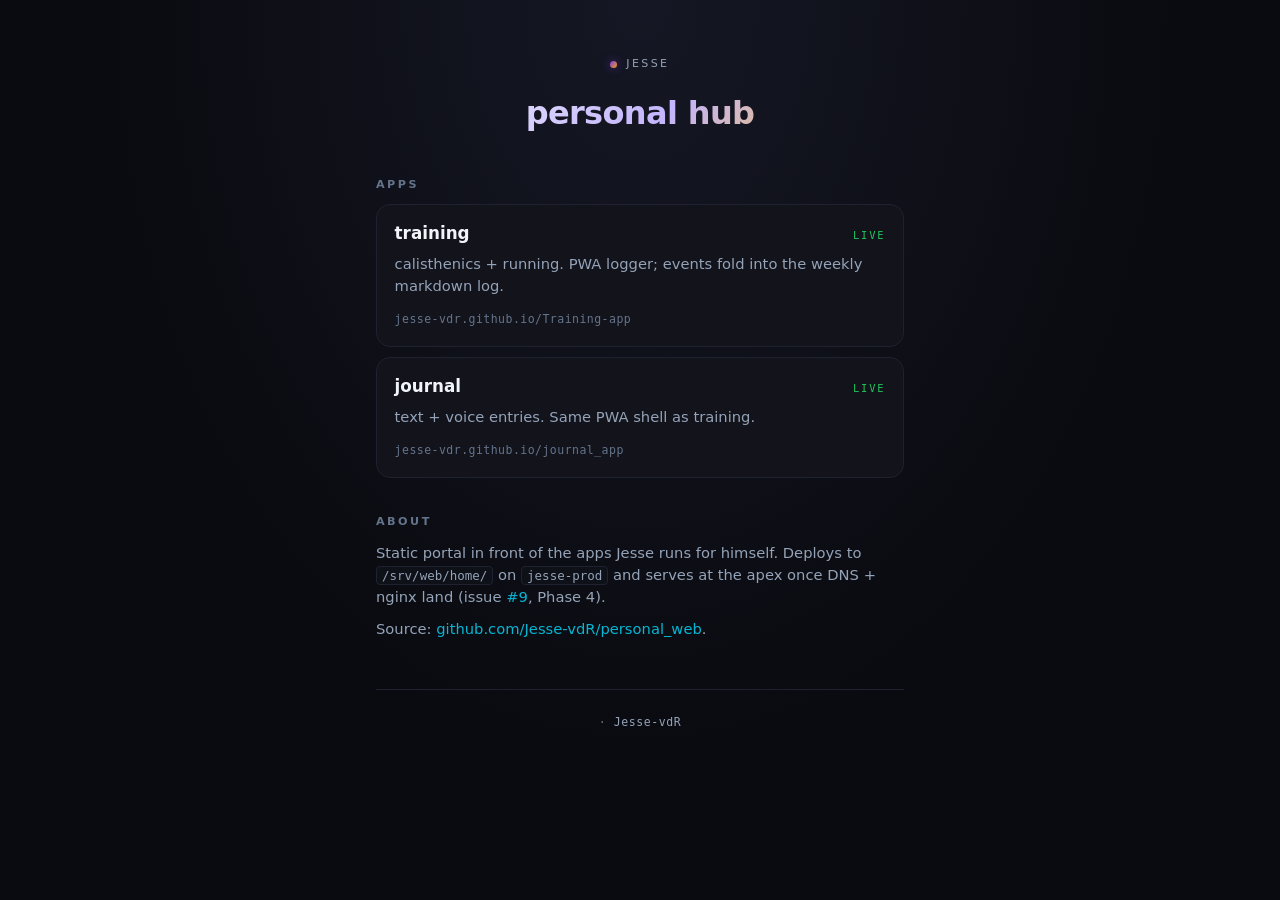
==== index.html @ 288d34b9 "Scaffold homepage portal — Phase 4.1/4.3 of Jesse-vdR/Jesse#9. Vanilla HTML/CSS/JS, no build step. T" ====
<!doctype html>
<html lang="en">
<head>
  <meta charset="utf-8">
  <meta name="viewport" content="width=device-width, initial-scale=1, viewport-fit=cover">
  <meta name="theme-color" content="#0a0b10">
  <title>Jesse — personal hub</title>
  <link rel="icon" type="image/svg+xml" href="data:image/svg+xml,%3Csvg xmlns='http://www.w3.org/2000/svg' viewBox='0 0 32 32'%3E%3Crect width='32' height='32' rx='7' fill='%230a0b10'/%3E%3Ccircle cx='16' cy='16' r='5' fill='url(%23g)'/%3E%3Cdefs%3E%3ClinearGradient id='g' x1='0' x2='1' y1='0' y2='1'%3E%3Cstop offset='0' stop-color='%237c3aed'/%3E%3Cstop offset='1' stop-color='%23f59e0b'/%3E%3C/linearGradient%3E%3C/defs%3E%3C/svg%3E">
  <link rel="stylesheet" href="style.css">
</head>
<body>
  <header>
    <p class="eyebrow"><span class="dot"></span>JESSE</p>
    <h1>personal hub</h1>
  </header>

  <main>
    <section class="apps">
      <h2 class="section-h">apps</h2>

      <!-- TODO: swap href to https://training.<apex>/ once Phase 4.4 nginx routing lands -->
      <a class="card" href="https://jesse-vdr.github.io/Training-app/">
        <div class="card-row">
          <span class="card-title">training</span>
          <span class="card-tag">live</span>
        </div>
        <p class="card-blurb">calisthenics + running. PWA logger; events fold into the weekly markdown log.</p>
        <span class="card-host">jesse-vdr.github.io/Training-app</span>
      </a>

      <!-- TODO: swap href to https://journal.<apex>/ once Phase 4.4 nginx routing lands -->
      <a class="card" href="https://jesse-vdr.github.io/journal_app/">
        <div class="card-row">
          <span class="card-title">journal</span>
          <span class="card-tag">live</span>
        </div>
        <p class="card-blurb">text + voice entries. Same PWA shell as training.</p>
        <span class="card-host">jesse-vdr.github.io/journal_app</span>
      </a>
    </section>

    <section class="about">
      <h2 class="section-h">about</h2>
      <p>
        Static portal in front of the apps Jesse runs for himself. Deploys to
        <code>/srv/web/home/</code> on <code>jesse-prod</code> and serves at the apex once DNS + nginx land
        (issue&nbsp;<a href="https://github.com/Jesse-vdR/Jesse/issues/9">#9</a>, Phase&nbsp;4).
      </p>
      <p>
        Source: <a href="https://github.com/Jesse-vdR/personal_web">github.com/Jesse-vdR/personal_web</a>.
      </p>
    </section>
  </main>

  <footer>
    <span id="year"></span> · <a href="https://github.com/Jesse-vdR">Jesse-vdR</a>
  </footer>

  <script src="app.js"></script>
</body>
</html>
---- style.css ----
:root {
  --bg: #0a0b10;
  --bg-2: #12131b;
  --bg-3: #0f1119;
  --fg: #f1f5f9;
  --muted: #94a3b8;
  --dim: #64748b;
  --line: #1e2130;
  --accent: #7c3aed;
  --accent-2: #06b6d4;
  --warn: #f59e0b;
  --ok: #22c55e;
}

* { box-sizing: border-box; margin: 0; padding: 0; }

html, body {
  background: radial-gradient(ellipse at top, #151724 0%, var(--bg) 60%);
  background-attachment: fixed;
  color: var(--fg);
  font-family: "Inter", system-ui, -apple-system, BlinkMacSystemFont, "Segoe UI", sans-serif;
  min-height: 100vh;
  -webkit-font-smoothing: antialiased;
}

body {
  padding: 1.5rem 1rem 3rem;
  max-width: 560px;
  margin: 0 auto;
  font-size: 16px;
  line-height: 1.5;
}

a { color: var(--accent-2); text-decoration: none; }
a:hover { text-decoration: underline; }

code {
  background: var(--bg-3);
  border: 1px solid var(--line);
  padding: 0.05em 0.4em;
  border-radius: 4px;
  font-size: 0.85em;
  font-family: ui-monospace, SFMono-Regular, Menlo, monospace;
}

/* ===== HEADER ===== */
header {
  padding: 2rem 0 2.5rem;
  text-align: center;
}

.eyebrow {
  font-size: 11px;
  letter-spacing: 0.22em;
  text-transform: uppercase;
  color: var(--muted);
  display: flex;
  align-items: center;
  justify-content: center;
  gap: 0.55rem;
  margin-bottom: 1rem;
}
.eyebrow .dot {
  width: 7px; height: 7px;
  border-radius: 999px;
  background: linear-gradient(135deg, var(--accent), var(--warn));
  box-shadow: 0 0 10px rgba(124, 58, 237, 0.55);
}

header h1 {
  font-size: clamp(1.6rem, 5.5vw, 2rem);
  font-weight: 700;
  letter-spacing: -0.02em;
  background: linear-gradient(135deg, #f1f5f9 0%, #c4b5fd 55%, #fbbf24 100%);
  -webkit-background-clip: text;
  background-clip: text;
  color: transparent;
}

/* ===== SECTIONS ===== */
.section-h {
  font-size: 0.7rem;
  letter-spacing: 0.22em;
  text-transform: uppercase;
  color: var(--dim);
  margin: 0 0 0.7rem;
  font-weight: 600;
}

main section + section { margin-top: 2.25rem; }

/* ===== CARDS ===== */
.card {
  display: block;
  background: var(--bg-2);
  border: 1px solid var(--line);
  border-radius: 14px;
  padding: 1rem 1.1rem;
  margin-bottom: 0.65rem;
  color: var(--fg);
  text-decoration: none;
  transition: border-color 0.2s, transform 0.15s;
  -webkit-tap-highlight-color: transparent;
}
.card:hover {
  border-color: rgba(124, 58, 237, 0.45);
  text-decoration: none;
}
.card:active { transform: scale(0.99); }

.card-row {
  display: flex;
  align-items: baseline;
  justify-content: space-between;
  gap: 0.5rem;
  margin-bottom: 0.4rem;
}
.card-title {
  font-size: 1.05rem;
  font-weight: 600;
}
.card-tag {
  font-size: 0.65rem;
  letter-spacing: 0.18em;
  text-transform: uppercase;
  color: var(--ok);
  font-family: ui-monospace, SFMono-Regular, Menlo, monospace;
}
.card-blurb {
  color: var(--muted);
  font-size: 0.92rem;
  margin-bottom: 0.55rem;
}
.card-host {
  font-family: ui-monospace, SFMono-Regular, Menlo, monospace;
  font-size: 0.72rem;
  color: var(--dim);
  letter-spacing: 0.04em;
}

/* ===== ABOUT ===== */
.about p {
  color: var(--muted);
  font-size: 0.92rem;
  margin-bottom: 0.65rem;
}
.about p:last-child { margin-bottom: 0; }

/* ===== FOOTER ===== */
footer {
  margin-top: 3rem;
  padding-top: 1.5rem;
  border-top: 1px solid var(--line);
  text-align: center;
  font-family: ui-monospace, SFMono-Regular, Menlo, monospace;
  font-size: 0.72rem;
  color: var(--dim);
  letter-spacing: 0.05em;
}
footer a { color: var(--muted); }
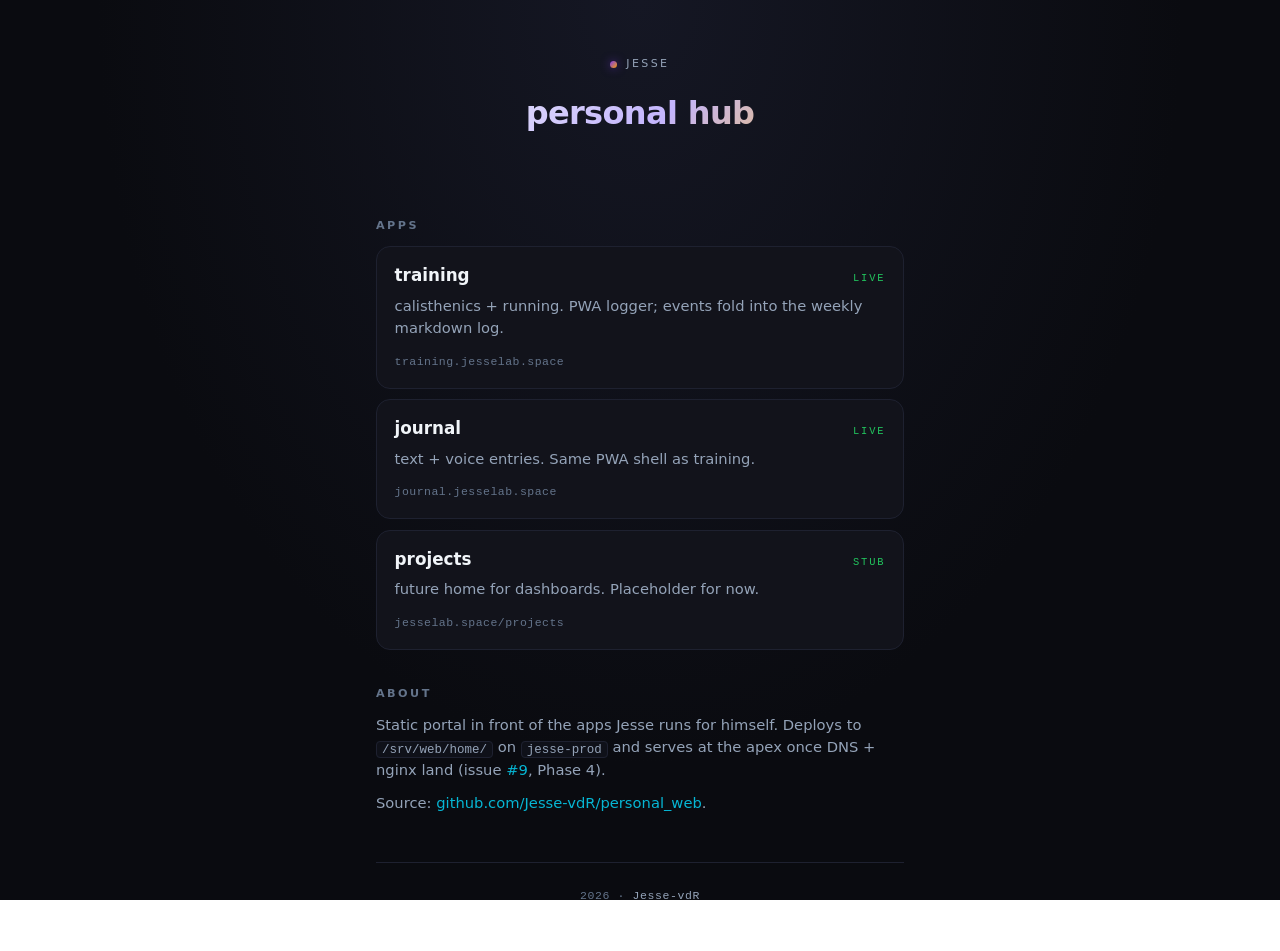
==== commit 7677f756: "feat: Google sign-in + projects stub on apex (Jesse#25) - index.html: auth chip in header, swap GH-P" ====
--- a/index.html
+++ b/index.html
@@ -12,30 +12,38 @@
   <header>
     <p class="eyebrow"><span class="dot"></span>JESSE</p>
     <h1>personal hub</h1>
+    <div id="auth" class="auth"></div>
   </header>
 
   <main>
     <section class="apps">
       <h2 class="section-h">apps</h2>
 
-      <!-- TODO: swap href to https://training.<apex>/ once Phase 4.4 nginx routing lands -->
-      <a class="card" href="https://jesse-vdr.github.io/Training-app/">
+      <a class="card" href="https://training.jesselab.space/">
         <div class="card-row">
           <span class="card-title">training</span>
           <span class="card-tag">live</span>
         </div>
         <p class="card-blurb">calisthenics + running. PWA logger; events fold into the weekly markdown log.</p>
-        <span class="card-host">jesse-vdr.github.io/Training-app</span>
+        <span class="card-host">training.jesselab.space</span>
       </a>
 
-      <!-- TODO: swap href to https://journal.<apex>/ once Phase 4.4 nginx routing lands -->
-      <a class="card" href="https://jesse-vdr.github.io/journal_app/">
+      <a class="card" href="https://journal.jesselab.space/">
         <div class="card-row">
           <span class="card-title">journal</span>
           <span class="card-tag">live</span>
         </div>
         <p class="card-blurb">text + voice entries. Same PWA shell as training.</p>
-        <span class="card-host">jesse-vdr.github.io/journal_app</span>
+        <span class="card-host">journal.jesselab.space</span>
+      </a>
+
+      <a class="card" href="/projects">
+        <div class="card-row">
+          <span class="card-title">projects</span>
+          <span class="card-tag">stub</span>
+        </div>
+        <p class="card-blurb">future home for dashboards. Placeholder for now.</p>
+        <span class="card-host">jesselab.space/projects</span>
       </a>
     </section>
 
--- a/style.css
+++ b/style.css
@@ -76,6 +76,36 @@
   background-clip: text;
   color: transparent;
 }
+
+/* ===== AUTH ===== */
+.auth {
+  margin-top: 1.1rem;
+  font-size: 0.85rem;
+  color: var(--muted);
+  display: flex;
+  align-items: center;
+  justify-content: center;
+  gap: 0.55rem;
+  min-height: 1.5rem;
+}
+.auth img {
+  width: 22px;
+  height: 22px;
+  border-radius: 50%;
+}
+.auth a, .auth button {
+  font-family: ui-monospace, SFMono-Regular, Menlo, monospace;
+  font-size: 0.7rem;
+  letter-spacing: 0.18em;
+  text-transform: uppercase;
+  color: var(--accent-2);
+  background: none;
+  border: 0;
+  padding: 0;
+  cursor: pointer;
+  text-decoration: none;
+}
+.auth a:hover, .auth button:hover { color: var(--fg); text-decoration: underline; }
 
 /* ===== SECTIONS ===== */
 .section-h {
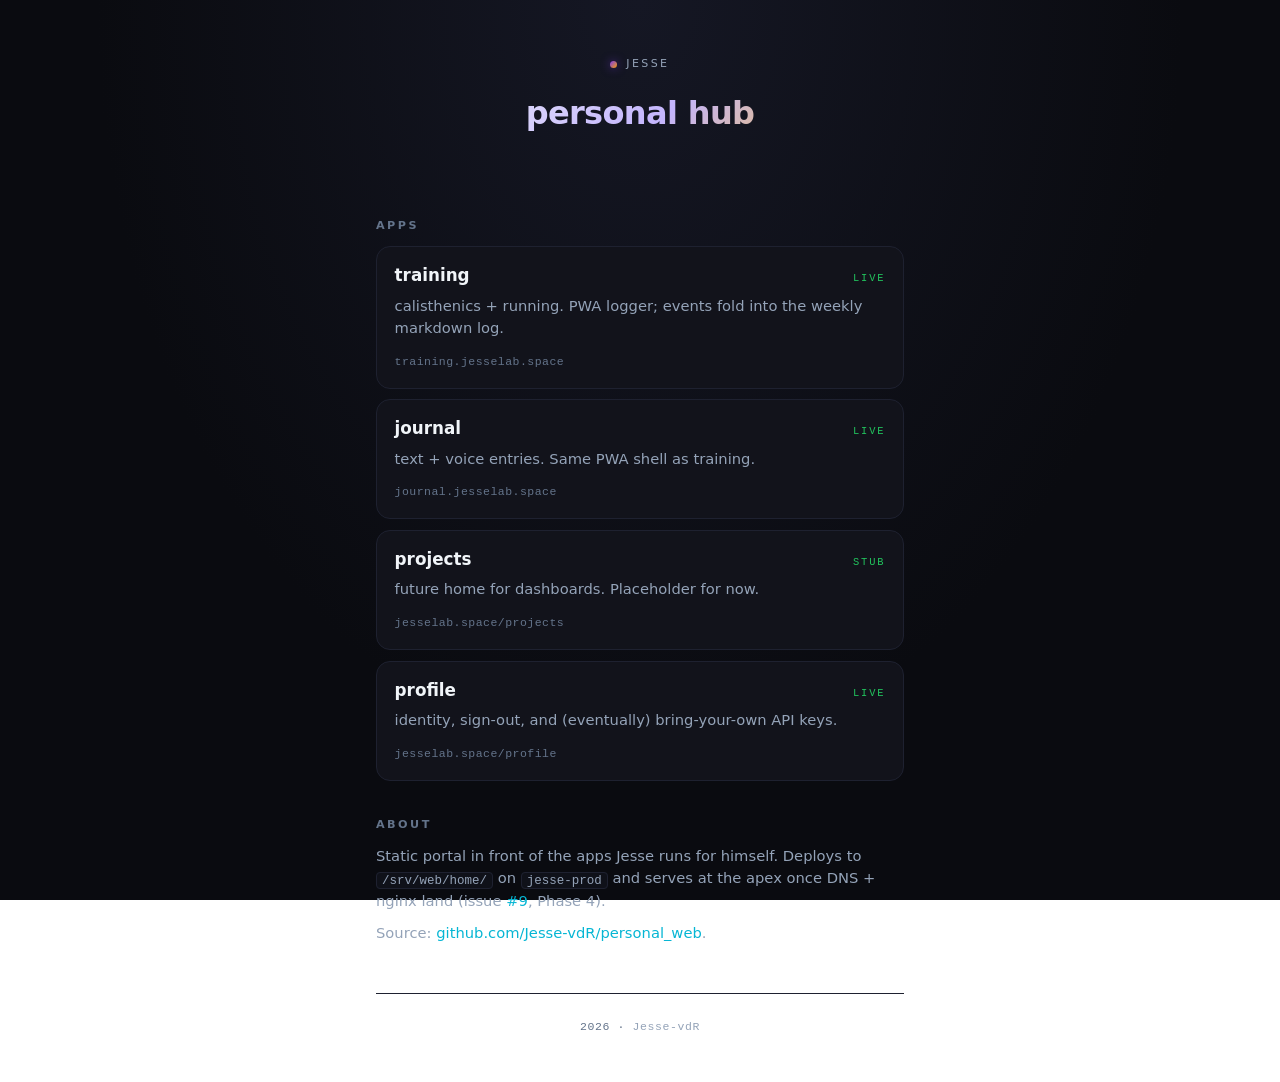
==== commit 97ef59d4: "feat: /profile page + apex display_name fix (Jesse#35) Adds /profile.html on the apex (nginx already" ====
--- a/index.html
+++ b/index.html
@@ -45,6 +45,15 @@
         <p class="card-blurb">future home for dashboards. Placeholder for now.</p>
         <span class="card-host">jesselab.space/projects</span>
       </a>
+
+      <a class="card" href="/profile">
+        <div class="card-row">
+          <span class="card-title">profile</span>
+          <span class="card-tag">live</span>
+        </div>
+        <p class="card-blurb">identity, sign-out, and (eventually) bring-your-own API keys.</p>
+        <span class="card-host">jesselab.space/profile</span>
+      </a>
     </section>
 
     <section class="about">
--- a/style.css
+++ b/style.css
@@ -176,6 +176,70 @@
 }
 .about p:last-child { margin-bottom: 0; }
 
+/* ===== PROFILE ===== */
+.field {
+  margin-bottom: 1rem;
+}
+.field label {
+  display: block;
+  font-size: 0.7rem;
+  letter-spacing: 0.18em;
+  text-transform: uppercase;
+  color: var(--dim);
+  margin-bottom: 0.35rem;
+}
+.field-value {
+  background: var(--bg-2);
+  border: 1px solid var(--line);
+  border-radius: 8px;
+  padding: 0.6rem 0.8rem;
+  font-family: ui-monospace, SFMono-Regular, Menlo, monospace;
+  font-size: 0.92rem;
+}
+.field input {
+  width: 100%;
+  background: var(--bg-2);
+  border: 1px solid var(--line);
+  border-radius: 8px;
+  padding: 0.6rem 0.8rem;
+  color: var(--fg);
+  font-family: ui-monospace, SFMono-Regular, Menlo, monospace;
+  font-size: 0.92rem;
+}
+.field input:disabled {
+  opacity: 0.45;
+  cursor: not-allowed;
+}
+.byok-help {
+  color: var(--muted);
+  font-size: 0.85rem;
+  margin-bottom: 1rem;
+}
+.actions {
+  display: flex;
+  align-items: center;
+  gap: 1rem;
+  margin-top: 1rem;
+}
+.signout {
+  background: var(--bg-2);
+  border: 1px solid var(--line);
+  border-radius: 8px;
+  padding: 0.55rem 1rem;
+  color: var(--fg);
+  font-family: ui-monospace, SFMono-Regular, Menlo, monospace;
+  font-size: 0.78rem;
+  letter-spacing: 0.12em;
+  text-transform: uppercase;
+  cursor: pointer;
+}
+.signout:hover { border-color: rgba(239, 68, 68, 0.6); color: #fca5a5; }
+.back-link {
+  font-family: ui-monospace, SFMono-Regular, Menlo, monospace;
+  font-size: 0.78rem;
+  color: var(--muted);
+}
+
 /* ===== FOOTER ===== */
 footer {
   margin-top: 3rem;
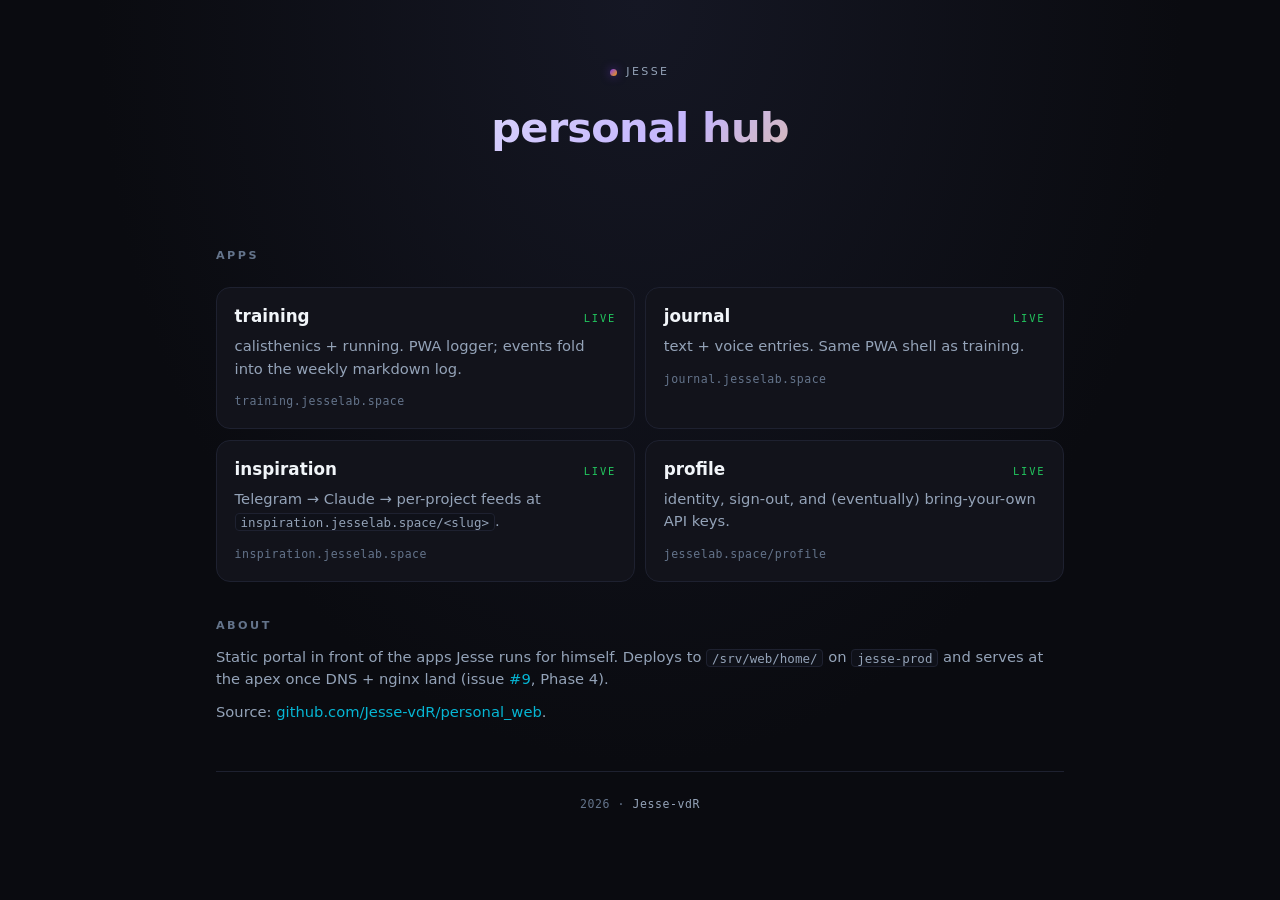
==== commit a02495f0: "[web] apex: replace /projects stub with inspiration card The inspiration app is live at inspiration." ====
--- a/index.html
+++ b/index.html
@@ -37,13 +37,13 @@
         <span class="card-host">journal.jesselab.space</span>
       </a>
 
-      <a class="card" href="/projects">
+      <a class="card" href="https://inspiration.jesselab.space/">
         <div class="card-row">
-          <span class="card-title">projects</span>
-          <span class="card-tag">stub</span>
+          <span class="card-title">inspiration</span>
+          <span class="card-tag">live</span>
         </div>
-        <p class="card-blurb">future home for dashboards. Placeholder for now.</p>
-        <span class="card-host">jesselab.space/projects</span>
+        <p class="card-blurb">Telegram → Claude → per-project feeds at <code>inspiration.jesselab.space/&lt;slug&gt;</code>.</p>
+        <span class="card-host">inspiration.jesselab.space</span>
       </a>
 
       <a class="card" href="/profile">
--- a/style.css
+++ b/style.css
@@ -252,3 +252,23 @@
   letter-spacing: 0.05em;
 }
 footer a { color: var(--muted); }
+
+/* ===== DESKTOP (>=900px) ===== */
+@media (min-width: 900px) {
+  body { max-width: 880px; }
+
+  /* Apps section becomes a 2-column card grid; the section heading
+     spans both columns so it still reads as the section label. */
+  .apps {
+    display: grid;
+    grid-template-columns: 1fr 1fr;
+    gap: 0.65rem;
+    align-items: stretch;
+  }
+  .apps .section-h { grid-column: 1 / -1; }
+  .apps .card { margin-bottom: 0; }
+
+  /* Bigger header so it doesn't look pinched in a wider column */
+  header { padding: 2.5rem 0 3rem; }
+  header h1 { font-size: clamp(2rem, 4.2vw, 2.6rem); }
+}
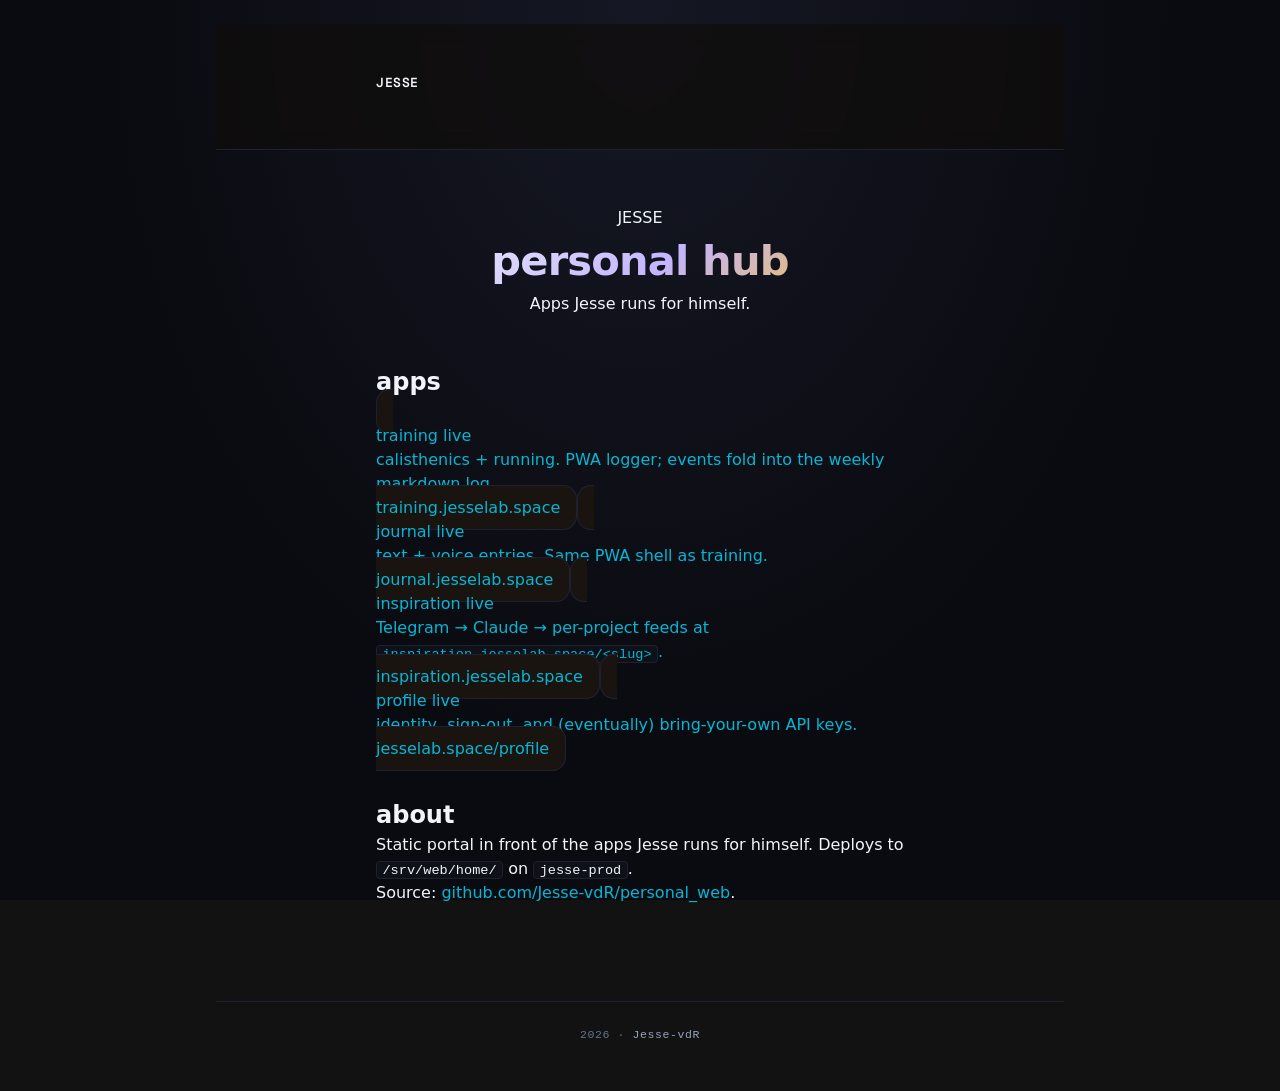
==== commit 3709296d: "apex: convert body to shell layout (--narrow, .shell-tile, apex-namespaced inner classes) Co-Authore" ====
--- a/index.html
+++ b/index.html
@@ -3,76 +3,87 @@
 <head>
   <meta charset="utf-8">
   <meta name="viewport" content="width=device-width, initial-scale=1, viewport-fit=cover">
-  <meta name="theme-color" content="#0a0b10">
+  <meta name="theme-color" content="#110d0a">
   <title>Jesse — personal hub</title>
-  <link rel="icon" type="image/svg+xml" href="data:image/svg+xml,%3Csvg xmlns='http://www.w3.org/2000/svg' viewBox='0 0 32 32'%3E%3Crect width='32' height='32' rx='7' fill='%230a0b10'/%3E%3Ccircle cx='16' cy='16' r='5' fill='url(%23g)'/%3E%3Cdefs%3E%3ClinearGradient id='g' x1='0' x2='1' y1='0' y2='1'%3E%3Cstop offset='0' stop-color='%237c3aed'/%3E%3Cstop offset='1' stop-color='%23f59e0b'/%3E%3C/linearGradient%3E%3C/defs%3E%3C/svg%3E">
+  <link rel="icon" type="image/svg+xml" href="data:image/svg+xml,%3Csvg xmlns='http://www.w3.org/2000/svg' viewBox='0 0 32 32'%3E%3Crect width='32' height='32' rx='7' fill='%23110d0a'/%3E%3Ccircle cx='16' cy='16' r='5' fill='url(%23g)'/%3E%3Cdefs%3E%3ClinearGradient id='g' x1='0' x2='1' y1='0' y2='1'%3E%3Cstop offset='0' stop-color='%2360a5fa'/%3E%3Cstop offset='1' stop-color='%23dc2626'/%3E%3C/linearGradient%3E%3C/defs%3E%3C/svg%3E">
+  <link rel="stylesheet" href="/shell/shell.css">
   <link rel="stylesheet" href="style.css">
 </head>
-<body>
-  <header>
-    <p class="eyebrow"><span class="dot"></span>JESSE</p>
-    <h1>personal hub</h1>
-    <div id="auth" class="auth"></div>
+<body class="shell-page shell-page--narrow">
+
+<!-- shell topbar — Shell.mount() replaces this element -->
+<div id="jesse-topbar"></div>
+
+<main class="shell-page-content">
+
+  <header class="apex-hero">
+    <p class="apex-hero__eyebrow"><span class="apex-hero__dot"></span>JESSE</p>
+    <h1 class="apex-hero__title">personal hub</h1>
+    <p class="apex-hero__sub">Apps Jesse runs for himself.</p>
   </header>
 
-  <main>
-    <section class="apps">
-      <h2 class="section-h">apps</h2>
+  <section class="apex-apps">
+    <h2 class="apex-section-h">apps</h2>
 
-      <a class="card" href="https://training.jesselab.space/">
-        <div class="card-row">
-          <span class="card-title">training</span>
-          <span class="card-tag">live</span>
-        </div>
-        <p class="card-blurb">calisthenics + running. PWA logger; events fold into the weekly markdown log.</p>
-        <span class="card-host">training.jesselab.space</span>
-      </a>
+    <a class="shell-tile" href="https://training.jesselab.space/">
+      <div class="apex-tile-row">
+        <span class="apex-tile-title">training</span>
+        <span class="apex-tile-tag">live</span>
+      </div>
+      <p class="apex-tile-blurb">calisthenics + running. PWA logger; events fold into the weekly markdown log.</p>
+      <span class="apex-tile-host">training.jesselab.space</span>
+    </a>
 
-      <a class="card" href="https://journal.jesselab.space/">
-        <div class="card-row">
-          <span class="card-title">journal</span>
-          <span class="card-tag">live</span>
-        </div>
-        <p class="card-blurb">text + voice entries. Same PWA shell as training.</p>
-        <span class="card-host">journal.jesselab.space</span>
-      </a>
+    <a class="shell-tile" href="https://journal.jesselab.space/">
+      <div class="apex-tile-row">
+        <span class="apex-tile-title">journal</span>
+        <span class="apex-tile-tag">live</span>
+      </div>
+      <p class="apex-tile-blurb">text + voice entries. Same PWA shell as training.</p>
+      <span class="apex-tile-host">journal.jesselab.space</span>
+    </a>
 
-      <a class="card" href="https://inspiration.jesselab.space/">
-        <div class="card-row">
-          <span class="card-title">inspiration</span>
-          <span class="card-tag">live</span>
-        </div>
-        <p class="card-blurb">Telegram → Claude → per-project feeds at <code>inspiration.jesselab.space/&lt;slug&gt;</code>.</p>
-        <span class="card-host">inspiration.jesselab.space</span>
-      </a>
+    <a class="shell-tile" href="https://inspiration.jesselab.space/">
+      <div class="apex-tile-row">
+        <span class="apex-tile-title">inspiration</span>
+        <span class="apex-tile-tag">live</span>
+      </div>
+      <p class="apex-tile-blurb">Telegram → Claude → per-project feeds at <code>inspiration.jesselab.space/&lt;slug&gt;</code>.</p>
+      <span class="apex-tile-host">inspiration.jesselab.space</span>
+    </a>
 
-      <a class="card" href="/profile">
-        <div class="card-row">
-          <span class="card-title">profile</span>
-          <span class="card-tag">live</span>
-        </div>
-        <p class="card-blurb">identity, sign-out, and (eventually) bring-your-own API keys.</p>
-        <span class="card-host">jesselab.space/profile</span>
-      </a>
-    </section>
+    <a class="shell-tile" href="/profile">
+      <div class="apex-tile-row">
+        <span class="apex-tile-title">profile</span>
+        <span class="apex-tile-tag">live</span>
+      </div>
+      <p class="apex-tile-blurb">identity, sign-out, and (eventually) bring-your-own API keys.</p>
+      <span class="apex-tile-host">jesselab.space/profile</span>
+    </a>
+  </section>
 
-    <section class="about">
-      <h2 class="section-h">about</h2>
-      <p>
-        Static portal in front of the apps Jesse runs for himself. Deploys to
-        <code>/srv/web/home/</code> on <code>jesse-prod</code> and serves at the apex once DNS + nginx land
-        (issue&nbsp;<a href="https://github.com/Jesse-vdR/Jesse/issues/9">#9</a>, Phase&nbsp;4).
-      </p>
-      <p>
-        Source: <a href="https://github.com/Jesse-vdR/personal_web">github.com/Jesse-vdR/personal_web</a>.
-      </p>
-    </section>
-  </main>
+  <section class="apex-about">
+    <h2 class="apex-section-h">about</h2>
+    <p>
+      Static portal in front of the apps Jesse runs for himself. Deploys to
+      <code>/srv/web/home/</code> on <code>jesse-prod</code>.
+    </p>
+    <p>
+      Source: <a href="https://github.com/Jesse-vdR/personal_web">github.com/Jesse-vdR/personal_web</a>.
+    </p>
+  </section>
 
-  <footer>
-    <span id="year"></span> · <a href="https://github.com/Jesse-vdR">Jesse-vdR</a>
-  </footer>
+</main>
 
-  <script src="app.js"></script>
+<footer class="apex-footer">
+  <span id="year"></span> · <a href="https://github.com/Jesse-vdR">Jesse-vdR</a>
+</footer>
+
+<script type="module">
+  import { Shell } from "/shell/shell.js";
+  Shell.mount({ mode: "apex", apiBase: "https://api.jesselab.space" });
+</script>
+<script src="app.js"></script>
+
 </body>
 </html>
--- a/shell/shell.css
+++ b/shell/shell.css
@@ -0,0 +1,396 @@
+/* shell.css — personal-hub shell · v1 (2026-05-07)
+ * Source of truth: Jesse-vdR/Jesse:docs/design-system.md
+ *
+ * Three layers: 1) tokens + fonts, 2) components, 3) chrome.
+ */
+
+/* ============================================================
+ * 1. TOKENS + FONTS
+ * ============================================================ */
+
+@font-face {
+  font-family: "Geist";
+  src: url("/shell/fonts/Geist-Variable.woff2") format("woff2-variations");
+  font-weight: 100 900;
+  font-display: swap;
+}
+@font-face {
+  font-family: "Geist Mono";
+  src: url("/shell/fonts/GeistMono-Variable.woff2") format("woff2-variations");
+  font-weight: 100 900;
+  font-display: swap;
+}
+
+:root {
+  color-scheme: dark;
+
+  /* Backgrounds — warm-neutral darks */
+  --bg:           #110d0a;
+  --surface:      #1a1411;
+  --surface-2:    #221a14;
+  --line:         #2a201a;
+  --line-strong:  #3a2d24;
+
+  /* Text */
+  --fg:           #f5f0eb;
+  --muted:        #b8a89c;
+  --dim:          #8a7a6a;
+
+  /* Semantic + interactive */
+  --accent-cool:  #60a5fa;
+  --danger:       #ef4444;
+  --warm-foot:    #15100c;
+
+  /* HEAT gradient — 12 stops, ice → fire */
+  --heat-1:  #60a5fa;
+  --heat-2:  #729bef;
+  --heat-3:  #8590e3;
+  --heat-4:  #9985d6;
+  --heat-5:  #ad7ac8;
+  --heat-6:  #c170b8;
+  --heat-7:  #d266a8;
+  --heat-8:  #df5e92;
+  --heat-9:  #e8567c;
+  --heat-10: #e54a64;
+  --heat-11: #df3a4d;
+  --heat-12: #dc2626;
+
+  /* Page background */
+  --page-bg: radial-gradient(ellipse at top, #1d1410 0%, #110d0a 60%);
+
+  /* Typography */
+  --font-sans: "Geist", system-ui, -apple-system, "Segoe UI", sans-serif;
+  --font-mono: "Geist Mono", ui-monospace, SFMono-Regular, Menlo, monospace;
+
+  /* Type scale (px) — sizes only; components compose weight/family. */
+  --t-eyebrow: 9.5px;
+  --t-meta:    10.5px;
+  --t-body-sm: 11.5px;
+  --t-body:    13px;
+  --t-body-lg: 14px;
+  --t-h2:      17px;
+  --t-h1:      22px;
+  --t-display: 32px;
+  --t-hero:    40px;
+  --t-mega:    56px;
+
+  /* Spacing (4px base) */
+  --space-1: 4px;
+  --space-2: 8px;
+  --space-3: 12px;
+  --space-4: 16px;
+  --space-5: 22px;
+  --space-6: 32px;
+  --space-7: 48px;
+
+  /* Radii */
+  --r-sm: 3px;
+  --r-md: 8px;
+  --r-lg: 12px;
+  --r-xl: 14px;
+  --r-2xl: 18px;
+  --r-pill: 999px;
+
+  /* Motion */
+  --m-fast: 150ms;
+  --m-base: 200ms;
+  --m-slow: 280ms;
+}
+
+/* Reset + base */
+*, *::before, *::after { box-sizing: border-box; margin: 0; padding: 0; }
+
+html, body {
+  background: var(--page-bg);
+  background-attachment: fixed;
+  color: var(--fg);
+  font-family: var(--font-sans);
+  min-height: 100vh;
+  font-size: 16px;
+  line-height: 1.5;
+  -webkit-font-smoothing: antialiased;
+  -webkit-tap-highlight-color: transparent;
+}
+
+a { color: var(--accent-cool); text-decoration: none; }
+a:hover { text-decoration: underline; }
+
+/* ============================================================
+ * 2. COMPONENTS
+ * ============================================================ */
+
+/* Eyebrow — Geist Mono caps with letter-spacing */
+.shell-eyebrow {
+  font: 500 9.5px/1 var(--font-mono);
+  color: var(--muted);
+  letter-spacing: 0.26em;
+  text-transform: uppercase;
+}
+
+/* Headings */
+.shell-h1 {
+  font: 500 22px/1.1 var(--font-sans);
+  color: var(--fg);
+  letter-spacing: -0.02em;
+}
+.shell-h2 {
+  font: 500 17px/1.15 var(--font-sans);
+  color: var(--fg);
+  letter-spacing: -0.02em;
+}
+
+/* Display number — light weight, monospaced numerals */
+.shell-display-num {
+  font: 200 32px/1 var(--font-sans);
+  color: var(--fg);
+  letter-spacing: -0.04em;
+  font-feature-settings: "tnum";
+}
+
+/* Meta text — small mono labels */
+.shell-meta {
+  font: 400 10.5px/1 var(--font-mono);
+  color: var(--dim);
+  letter-spacing: 0.04em;
+}
+
+/* Card — default surface */
+.shell-card {
+  background: var(--surface);
+  border: 1px solid var(--line);
+  border-radius: var(--r-xl);
+  padding: var(--space-4) var(--space-4) var(--space-5);
+}
+
+/* Tile — apex/portal card with hover-lift + sky border */
+.shell-tile {
+  background: var(--surface);
+  border: 1px solid var(--line);
+  border-radius: var(--r-xl);
+  padding: var(--space-3) var(--space-4);
+  cursor: pointer;
+  transition: transform var(--m-fast),
+              border-color var(--m-base),
+              box-shadow var(--m-base);
+}
+.shell-tile:hover,
+.shell-tile.is-hover {
+  transform: translateY(-2px);
+  border-color: rgba(96, 165, 250, 0.55);
+  box-shadow: 0 0 0 1px rgba(96, 165, 250, 0.25),
+              0 8px 24px rgba(0, 0, 0, 0.35);
+}
+.shell-tile:active { transform: translateY(-1px) scale(0.995); }
+
+/* Buttons */
+.shell-btn-primary {
+  display: inline-flex; align-items: center; justify-content: center;
+  padding: var(--space-3) var(--space-4);
+  border-radius: var(--r-md);
+  border: 0;
+  font: 600 12px/1 var(--font-mono);
+  letter-spacing: 0.14em;
+  text-transform: uppercase;
+  color: var(--warm-foot);
+  background: var(--btn-color, var(--accent-cool));
+  box-shadow: 0 0 12px var(--btn-glow, rgba(96, 165, 250, 0.4));
+  cursor: pointer;
+  transition: background var(--m-slow), box-shadow var(--m-slow), transform var(--m-fast);
+}
+.shell-btn-primary:active { transform: scale(0.97); }
+.shell-btn-primary:disabled { opacity: 0.5; cursor: not-allowed; }
+
+.shell-btn-secondary {
+  display: inline-flex; align-items: center; justify-content: center;
+  padding: var(--space-3) var(--space-4);
+  border-radius: var(--r-md);
+  border: 1px solid var(--line);
+  background: transparent;
+  font: 500 11px/1 var(--font-mono);
+  letter-spacing: 0.14em;
+  text-transform: uppercase;
+  color: var(--muted);
+  cursor: pointer;
+  transition: border-color var(--m-base), color var(--m-base);
+}
+.shell-btn-secondary:hover { border-color: rgba(96, 165, 250, 0.55); color: var(--fg); }
+
+.shell-btn-link {
+  background: none;
+  border: 0;
+  padding: 0;
+  color: var(--muted);
+  font: 500 10px/1 var(--font-mono);
+  letter-spacing: 0.14em;
+  text-transform: uppercase;
+  cursor: pointer;
+  text-decoration: none;
+}
+.shell-btn-link:hover { color: var(--fg); text-decoration: underline; }
+
+/* Segmented gradient bar (training) */
+.shell-bar-seg {
+  display: flex;
+  gap: 3px;
+}
+.shell-bar-seg__cell {
+  flex: 1;
+  height: 11px;
+  border-radius: var(--r-sm);
+  background: rgba(255, 255, 255, 0.04);
+  transition: background var(--m-slow), box-shadow var(--m-slow);
+}
+.shell-bar-seg__cell.is-on {
+  box-shadow: 0 0 5px rgba(232, 86, 124, 0.3);
+}
+.shell-bar-seg__cell:nth-child(1).is-on  { background: var(--heat-1);  }
+.shell-bar-seg__cell:nth-child(2).is-on  { background: var(--heat-2);  }
+.shell-bar-seg__cell:nth-child(3).is-on  { background: var(--heat-3);  }
+.shell-bar-seg__cell:nth-child(4).is-on  { background: var(--heat-4);  }
+.shell-bar-seg__cell:nth-child(5).is-on  { background: var(--heat-5);  }
+.shell-bar-seg__cell:nth-child(6).is-on  { background: var(--heat-6);  }
+.shell-bar-seg__cell:nth-child(7).is-on  { background: var(--heat-7);  }
+.shell-bar-seg__cell:nth-child(8).is-on  { background: var(--heat-8);  }
+.shell-bar-seg__cell:nth-child(9).is-on  { background: var(--heat-9);  }
+.shell-bar-seg__cell:nth-child(10).is-on { background: var(--heat-10); }
+.shell-bar-seg__cell:nth-child(11).is-on { background: var(--heat-11); }
+.shell-bar-seg__cell:nth-child(12).is-on { background: var(--heat-12); }
+
+/* Pulse bars (journal recording) — vertical, animated */
+.shell-pulse-bars {
+  --pulse-duration: 0.8s;
+  display: flex; align-items: center; gap: 5px;
+  height: 80px;
+}
+.shell-pulse-bars__bar {
+  width: 5px;
+  border-radius: var(--r-sm);
+  background: linear-gradient(to top, var(--heat-1), var(--heat-3));
+  box-shadow: 0 0 8px rgba(96, 165, 250, 0.5);
+  animation: shell-pulse var(--pulse-duration) ease-in-out infinite;
+}
+@keyframes shell-pulse {
+  0%, 100% { transform: scaleY(0.6); opacity: 0.7; }
+  50%      { transform: scaleY(1);   opacity: 1; }
+}
+
+/* Feed item (inspiration) — entry with left rule, not a card */
+.shell-feed-item {
+  padding: var(--space-3) var(--space-4) var(--space-3) var(--space-5);
+  border-left: 2px solid var(--line);
+  transition: border-color var(--m-base);
+  cursor: pointer;
+}
+.shell-feed-item:hover,
+.shell-feed-item.is-hover {
+  border-left-color: var(--accent-cool);
+}
+
+/* ============================================================
+ * 3. CHROME — page + topbar + width tiers
+ * ============================================================ */
+
+/* Page wrapper. Apply to <body> or a top-level <div>. */
+.shell-page {
+  /* Width tier set via .shell-page--narrow|medium|wide */
+  --shell-content-width: 760px; /* default = medium */
+  min-height: 100vh;
+  display: flex;
+  flex-direction: column;
+}
+.shell-page--narrow { --shell-content-width: 560px; }
+.shell-page--medium { --shell-content-width: 760px; }
+.shell-page--wide   { --shell-content-width: 1100px; }
+
+/* Page header — eyebrow + title block below the topbar */
+.shell-page-header {
+  width: 100%;
+  max-width: var(--shell-content-width, 760px);
+  margin: 0 auto;
+  padding: var(--space-5) var(--space-4) var(--space-1);
+}
+.shell-page-header__eyebrow {
+  font: 500 var(--t-eyebrow)/1 var(--font-mono);
+  color: var(--muted);
+  letter-spacing: 0.26em;
+  text-transform: uppercase;
+}
+.shell-page-header__title {
+  font: 500 22px/1.1 var(--font-sans);
+  color: var(--fg);
+  margin-top: var(--space-2);
+  letter-spacing: -0.02em;
+}
+
+/* Page content — width-tier-bound */
+.shell-page-content {
+  width: 100%;
+  max-width: var(--shell-content-width, 760px);
+  margin: 0 auto;
+  padding: var(--space-4) var(--space-4) var(--space-7);
+  flex: 1;
+}
+
+/* Topbar — full-bleed sticky, inner row aligned to the page width.
+ * This is the structural fix for journal-app's full-bleed bug:
+ * the bar's BACKGROUND goes edge-to-edge, but the inner row
+ * inherits --shell-content-width via the parent .shell-page. */
+.shell-topbar {
+  position: sticky; top: 0; z-index: 5;
+  width: 100%;
+  background: rgba(17, 13, 10, 0.7);
+  backdrop-filter: blur(10px);
+  -webkit-backdrop-filter: blur(10px);
+  border-bottom: 1px solid var(--line);
+}
+.shell-topbar__inner {
+  display: flex;
+  align-items: center;
+  justify-content: space-between;
+  width: 100%;
+  max-width: var(--shell-content-width, 760px);
+  margin: 0 auto;
+  padding: var(--space-3) var(--space-4);
+}
+.shell-topbar__brand {
+  display: inline-flex; align-items: center; gap: var(--space-1);
+  text-decoration: none;
+  -webkit-tap-highlight-color: transparent;
+}
+.shell-topbar__brand:hover { text-decoration: none; }
+.shell-topbar__arrow {
+  color: var(--dim);
+  font-size: 13px;
+  line-height: 1;
+  transition: color var(--m-fast), transform var(--m-fast);
+}
+.shell-topbar__brand:hover .shell-topbar__arrow {
+  color: var(--accent-cool);
+  transform: translateX(-2px);
+}
+.shell-topbar__brand-text {
+  font: 500 12px/1 var(--font-mono);
+  color: var(--fg);
+  letter-spacing: 0.04em;
+}
+.shell-topbar--apex .shell-topbar__brand-text {
+  font-size: 13px;
+  font-weight: 600;
+}
+.shell-topbar__user {
+  display: flex; align-items: center; gap: var(--space-2);
+}
+.shell-topbar__user-name {
+  font: 500 10px/1 var(--font-mono);
+  color: var(--muted);
+  letter-spacing: 0.14em;
+  text-transform: uppercase;
+}
+.shell-topbar__avatar {
+  width: 22px; height: 22px;
+  border-radius: 50%;
+  display: block;
+}
+.shell-topbar__avatar--gradient {
+  background: linear-gradient(135deg, var(--heat-3), var(--heat-9));
+}
